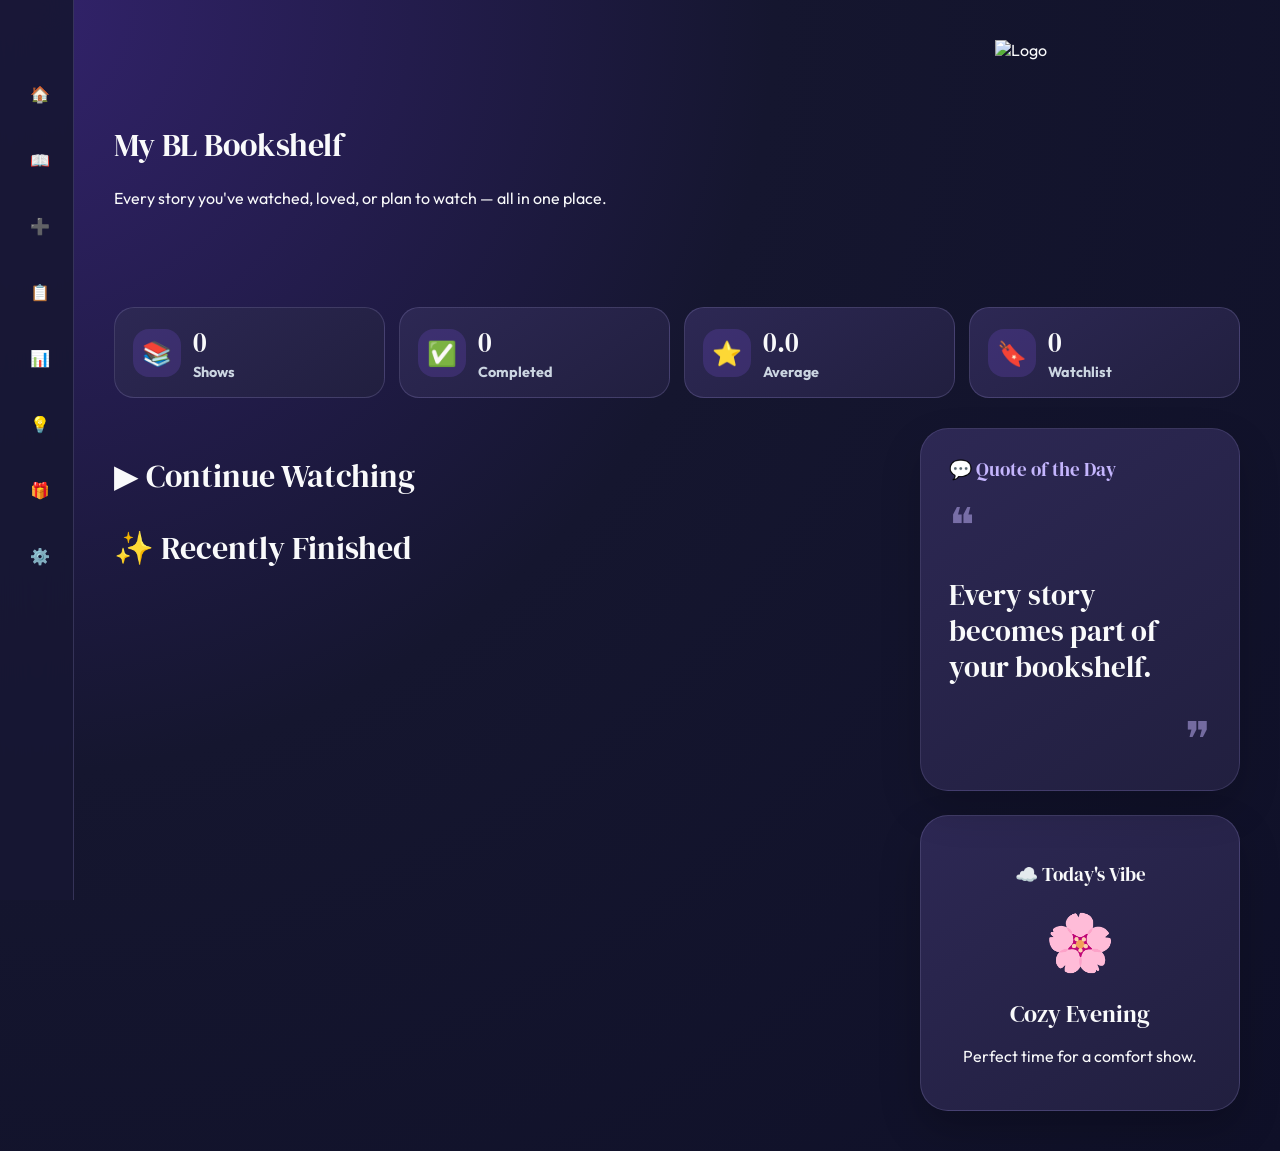
==== index.html @ 71966085 "Add files via upload" ====
<!DOCTYPE html>
<html>
<head>
    <title>My BL Bookshelf</title>
    <link rel="stylesheet" href="style.css">
</head>

<body>
    <header class="app-header">
<div class="hero-title">

    <div class="hero-logo-row">
        <img
            src="images/logo.png"
            alt="My BL Bookshelf Logo"
            class="hero-logo"
        >

        <h1>My BL Bookshelf</h1>
    </div>

    <p>
        Every story you've watched, loved,
        or plan to watch — all in one place.
    </p>

</div>

<nav>


    <nav class="sidebar-nav">

    <a href="index.html" class="active"></a>>
        <span class="nav-icon">🏠</span>
        <span class="nav-text">Dashboard</span>
    </a>

    <a href="shelf.html">
        <span class="nav-icon">📖</span>
        <span class="nav-text">My Shelf</span>
    </a>

    <a href="add.html">
        <span class="nav-icon">➕</span>
        <span class="nav-text">Add Show</span>
    </a>

    <a href="watchlist.html">
        <span class="nav-icon">🔖</span>
        <span class="nav-text">Watchlist</span>
    </a>

    <a href="statistics.html">
        <span class="nav-icon">📊</span>
        <span class="nav-text">Statistics</span>
    </a>

    <a href="insights.html">
        <span class="nav-icon">💡</span>
        <span class="nav-text">Insights</span>
    </a>

    <a href="wrapped.html">
        <span class="nav-icon">🎁</span>
        <span class="nav-text">Wrapped</span>
    </a>

    <a href="settings.html">
        <span class="nav-icon">⚙️</span>
        <span class="nav-text">Settings</span>
    </a>

</nav>

</nav>

    </header>

    <main>
        <div class="hero-content">

    <div class="hero-text">
        <h1>My BL Bookshelf</h1>

        <p>
            Every story you've watched,
            loved, or plan to watch —
            all in one place.
        </p>
    </div>

    <img
        src="images/logo.png"
        alt="Logo"
        class="hero-logo"
    >

</div>
</section>
<!-- ===================== -->
<!-- QUICK STATS -->
<!-- ===================== -->

<section class="dashboard-stats">

    <div class="stat-card">
        <div class="stat-icon">📚</div>
        <div>
            <h2 id="dashTotalShows">0</h2>
            <p>Shows</p>
        </div>
    </div>

    <div class="stat-card">
        <div class="stat-icon">✅</div>
        <div>
            <h2 id="dashCompletedShows">0</h2>
            <p>Completed</p>
        </div>
    </div>

    <div class="stat-card">
        <div class="stat-icon">⭐</div>
        <div>
            <h2 id="dashAverageRating">0.0</h2>
            <p>Average</p>
        </div>
    </div>

    <div class="stat-card">
        <div class="stat-icon">🔖</div>
        <div>
            <h2 id="dashWatchlistCount">0</h2>
            <p>Watchlist</p>
        </div>
    </div>

</section>

<!-- ===================== -->
<!-- MAIN GRID -->
<!-- ===================== -->

<section class="dashboard-main">

    <div class="dashboard-left">

        <section>

            <div class="section-header">
                <h2>▶ Continue Watching</h2>
            </div>

            <div id="continueWatching" class="continue-grid"></div>

        </section>

        <section>

            <div class="section-header">
                <h2>✨ Recently Finished</h2>
            </div>

            <div id="recentlyFinished"></div>

        </section>

    </div>

    <aside class="dashboard-right">

        <div class="quote-card">

           <h3>💬 Quote of the Day</h3>

<div class="quote-mark">❝</div>

<p id="dailyQuote">
    Every story becomes part of your bookshelf.
</p>

<div class="quote-end">❞</div>

        </div>

        <div class="vibe-card">

            <h3>☁️ Today's Vibe</h3>

<div class="vibe-emoji" id="todayMoodEmoji">
🌸
</div>

<h2 id="todayMood">
Cozy Evening
</h2>

<p id="todayMoodDescription">
Perfect time for a comfort show.
</p>

        </div>

    </aside>

</section>
  
</section>   
    </main>
    <script src="data/shows.js"></script>
<script src="script.js"></script>
<body>
    <aside class="sidebar">
        <div class="sidebar-logo">
</div>

        <nav class="sidebar-nav">
            <a href="index.html" class="active">🏠 <span>Dashboard</span></a>
            <a href="shelf.html">📖 <span>My Shelf</span></a>
            <a href="add.html">➕ <span>Add Show</span></a>
            <a href="watchlist.html">📋 <span>Watchlist</span></a>
            <a href="statistics.html">📊 <span>Statistics</span></a>
            <a href="insights.html">💡 <span>Insights</span></a>
            <a href="wrapped.html">🎁 <span>BL Wrapped</span></a>
            <a href="settings.html">⚙️ <span>Settings</span></a>
        </nav>
    </aside>

</html>
---- style.css ----
@import url('https://fonts.googleapis.com/css2?family=DM+Serif+Display&family=Outfit:wght@300;400;500;600;700&display=swap');

:root {
    --bg: #0f1028;
    --sidebar: #171733;
    --card: #211f3f;
    --card-light: #2d2854;
    --primary: #8b5cf6;
    --secondary: #c4b5fd;
    --pink: #fbcfe8;
    --text: #f9fafb;
    --muted: #cbd5e1;
}

body {
    margin: 0;
    min-height: 100vh;
    background:
        radial-gradient(circle at top left, #33236d 0%, #15162f 45%, #0f1028 100%);
    color: var(--text);
    font-family: 'Outfit', sans-serif;
}

h1, h2, h3, h4 {
    font-family: 'DM Serif Display', serif;
    font-weight: 400;
}
.app-header {
    background: #1f2937;
    width: 100%;
    padding: 24px 50px;
    box-sizing: border-box;
    display: flex;
    align-items: center;
    justify-content: flex-start;
    gap: 80px;
    display: none;
}

.logo {
    min-width: 320px;
}

.app-header h1 {
    margin: 0;
    font-size: 2rem;
}

.app-header p {
    margin: 6px 0 0;
    color: #cbd5e1;
}

nav {
    display: flex;
    gap: 35px;
    align-items: center;
}

nav a {
    text-decoration: none;
    color: #d1d5db;
    font-weight: 600;
    transition: .25s;
    padding-bottom: 8px;
    white-space: nowrap;
}

nav a:hover {
    color: white;
}

main {
    padding: 40px;
}

.hero {
    background: linear-gradient(135deg, #4f46e5, #9333ea);
    padding: 32px;
    border-radius: 24px;
    margin-bottom: 36px;
}
.quote-card{
    background:
        linear-gradient(
            145deg,
            var(--card-light),
            var(--card)
        );

    border:
        1px solid
        rgba(196,181,253,.15);

    border-radius:28px;

    padding:28px;

    box-shadow:
        0 18px 40px
        rgba(0,0,0,.18);
}
.quote-card h3{
    margin-top:0;
    margin-bottom:18px;

    color:var(--secondary);
}
.hero h2 {
    margin: 0;
    font-size: 2rem;
}

.hero p {
    margin-bottom: 0;
    color: #ede9fe;
}

.shelf-section {
    margin-bottom: 42px;
}

.poster-row,

.shelf-grid {
    margin-top: 40px;
}

.poster-card {
    width: 230px;
    background: #1f2937;
    border-radius: 20px;
    overflow: hidden;
    padding-bottom: 0;
    border-top: 6px solid #64748b;
    transition: transform 0.2s ease, box-shadow 0.2s ease;
    text-decoration: none;
    color: inherit;
}

.poster-card:hover {
    transform: translateY(-6px);
    box-shadow: 0 18px 35px rgba(0,0,0,0.4);
}

.poster-card img {
    width: 100%;
    height: 240px;
    object-fit: cover;
    display: block;
}

.poster-card h3 {
    font-size: 1rem;
    margin: 0;
    min-height: 48px;
    line-height: 1.2;
}

.poster-card p {
    margin: 0 16px;
    color: #cbd5e1;
}

.comfort {
    border-top-color: #86efac;
}

.emotional {
    border-top-color: #c4b5fd;
}

.page-title {
    margin-bottom: 24px;
}

.page-title h2 {
    font-size: 2.4rem;
    margin: 0;
}

.page-title p {
    color: #cbd5e1;
}

.shelf-controls {
    margin-bottom: 40px;
}

.shelf-controls input {
    width: 100%;
    max-width: 650px;
    padding: 18px 24px;
    font-size: 18px;
    border: none;
    border-radius: 50px;
    background: #374151;
    color: white;
}

input::placeholder {
    color: #9ca3af;
}

.filter-pills {
    display: flex;
    flex-wrap: wrap;
    gap: 12px;
    margin-top: 20px;
}

.filter-pills button {
    background: #1f2937;
    color: #d1d5db;
    border: 1px solid #374151;
    border-radius: 999px;
    padding: 10px 18px;
    cursor: pointer;
    font-weight: 600;
    transition: 0.2s;
}

.filter-pills button:hover {
    background: #4f46e5;
    color: white;
}

.show-details {
    background: linear-gradient(145deg, #1f2937, #111827);
    border-radius: 28px;
    padding: 36px;
    box-shadow: 0 25px 60px rgba(0, 0, 0, 0.35);
}

.detail-layout {
    display: grid;
    grid-template-columns: 360px 1fr;
    gap: 50px;
    align-items: start;
}

.detail-poster {
    width: 100%;
    border-radius: 24px;
    box-shadow: 0 20px 45px rgba(0,0,0,.45);
    transition: transform .25s ease;
}

.detail-poster:hover {
    transform: scale(1.02);
}

.detail-info h2 {
    font-size: 4rem;
    line-height: 1;
    margin: 0 0 18px;
    font-weight: 800;
}

.star-rating {
    display: flex;
    flex-wrap: wrap;
    gap: 2px;
    font-size: 1.15rem;
    color: #FFD54F;
    margin: 8px 0 4px;
    line-height: 1.2;
}

.big-rating {
    font-size: 2rem;
    font-weight: 800;
    color: #FFD54F;
    margin: 0 0 28px;
}

.detail-tags {
    display: flex;
    flex-wrap: wrap;
    gap: 10px;
    margin-bottom: 24px;
}

.detail-tags span {
    background: #374151;
    color: #f9fafb;
    padding: 9px 14px;
    border-radius: 999px;
    font-size: 0.9rem;
    font-weight: 600;
}

.detail-tags span:first-child {
    background: #86efac;
    color: #111827;
}

.detail-section {
    background: #111827;
    border-left: 5px solid #8B5CF6;
    border-radius: 22px;
    padding: 26px;
    margin-top: 26px;
}

.detail-section h3 {
    margin: 0 0 16px;
    font-size: 1.25rem;
}

.rating-row {
    display: flex;
    justify-content: space-between;
    gap: 24px;
    padding: 12px 0;
    border-bottom: 1px solid #374151;
}

.rating-row:last-child {
    border-bottom: none;
}

.rating-row strong {
    letter-spacing: 1px;
}

.back-link {
    margin-top: 0;
}

.back-link a {
    color: #c4b5fd;
    text-decoration: none;
    font-weight: 700;
}

.back-link a:hover {
    color: white;
}
.filter-bar{
    display:flex;
    flex-wrap:wrap;
    gap:16px;
    margin-top:22px;
}

.filter-bar select{
    background:#1f2937;
    color:white;
    border:1px solid #374151;
    border-radius:12px;
    padding:12px 18px;
    font-size:15px;
    cursor:pointer;
    transition:.2s;
}

.filter-bar select:hover{
    border-color:#8B5CF6;
}
.add-form {
    background: #1f2937;
    padding: 28px;
    border-radius: 24px;
    display: grid;
    gap: 16px;
    max-width: 720px;
}

.add-form input,
.add-form select,
.add-form textarea {
    width: 100%;
    box-sizing: border-box;
    padding: 14px 18px;
    border-radius: 14px;
    border: 1px solid #374151;
    background: #111827;
    color: white;
    font-size: 16px;
}

.add-form textarea {
    min-height: 110px;
    resize: vertical;
}

.add-form button {
    background: #8b5cf6;
    color: white;
    border: none;
    padding: 16px;
    border-radius: 16px;
    font-size: 16px;
    font-weight: 700;
    cursor: pointer;
}

.add-form button:hover {
    background: #7c3aed;
}
.delete-btn {
    background: #ef4444;
    color: white;
    border: none;
    padding: 10px 16px;
    border-radius: 999px;
    font-weight: 700;
    cursor: pointer;
    margin-bottom: 18px;
}

.delete-btn:hover {
    background: #dc2626;
}
.edit-btn {
    display: inline-block;
    background: #8b5cf6;
    color: white;
    text-decoration: none;
    padding: 10px 16px;
    border-radius: 999px;
    font-weight: 700;
    margin-right: 10px;
    margin-bottom: 18px;
}

.edit-btn:hover {
    background: #7c3aed;
}
.settings-card{
    background:#1f2937;
    border-radius:22px;
    padding:28px;
    max-width:600px;
}

.settings-card h3{
    margin-top:0;
}

.settings-card button{
    background:#4F46E5;
    color:white;
    border:none;
    border-radius:14px;
    padding:16px 22px;
    cursor:pointer;
    font-size:16px;
    font-weight:700;
    margin-right:12px;
    margin-bottom:12px;
}

.settings-card button:hover{
    background:#4338CA;
}
.stats-grid{
    display:grid;
    grid-template-columns:repeat(auto-fit,minmax(220px,1fr));
    gap:24px;
}
.stat-card{
    display:flex;
    align-items:center;
    gap:14px;

    background:linear-gradient(145deg,var(--card-light),var(--card));

    border:1px solid rgba(196,181,253,.15);

    border-radius:22px;

    padding:16px;

    transition:.25s;

    cursor:default;
}

.stat-card:hover{
    transform:translateY(-3px);
    box-shadow:0 12px 30px rgba(139,92,246,.15);
}

.stat-card h3{
    margin:0;
    font-size:1rem;
    color:#cbd5e1;
}

.stat-card p{
    margin:16px 0 0;
    font-size:2.4rem;
    font-weight:700;
    color:#8B5CF6;
}
.wrapped-card{
    max-width:900px;
    margin:40px auto;
    background:linear-gradient(135deg,#4F46E5,#7C3AED);
    border-radius:30px;
    padding:60px;
    color:white;
    text-align:center;
    box-shadow:0 30px 60px rgba(0,0,0,.35);
}

.wrapped-card h1{
    font-size:3.5rem;
    margin:0;
}

.wrapped-card h2{
    margin-top:15px;
    color:#E9D5FF;
}

.wrapped-stat{
    margin-top:50px;
}

.wrapped-stat h3{
    font-size:1.3rem;
    color:#DDD6FE;
    margin-bottom:10px;
}

.wrapped-stat p{
    font-size:3rem;
    font-weight:700;
    margin:0;
}
.empty-message {
    color: #cbd5e1;
    background: #1f2937;
    padding: 18px 22px;
    border-radius: 16px;
}
.form-group{
    display:flex;
    flex-direction:column;
    gap:8px;
}

.form-group label{
    font-weight:600;
    color:#d1d5db;
    font-size:15px;
}
.progress-bar {
    flex: 1;
    height: 10px;
    background: #374151;
    border-radius: 999px;
    overflow: hidden;
}

.progress-fill{
    height:100%;
    background:linear-gradient(90deg,#4F46E5,#8B5CF6);
    border-radius:999px;
    transition:.3s;
}
.episode-controls{
    margin-top:22px;
    display:flex;
    justify-content:center;
    align-items:center;
    gap:18px;
}

.episode-controls button{
    width:48px;
    height:48px;
    border:none;
    border-radius:50%;
    background:#8B5CF6;
    color:#ffffff;
    font-size:30px;
    font-weight:700;
    line-height:1;
    cursor:pointer;
    transition:all .2s ease;
    display:flex;
    justify-content:center;
    align-items:center;
}

.episode-controls button:hover{
    background:#A855F7;
    transform:translateY(-2px) scale(1.08);
}

.episode-number{
    font-size:1.25rem;
    font-weight:700;
    min-width:170px;
    text-align:center;
    color:white;
}
.home-episode-controls{
    display:flex;
    justify-content:center;
    align-items:center;
    gap:20px;
    margin:16px auto 0;
    width:fit-content;
}

.home-episode-controls button{
    width:38px;
    height:38px;
    border:none;
    border-radius:50%;
    background:#8B5CF6;
    color:white;
    font-size:20px;
    font-weight:700;
    cursor:pointer;
    display:flex;
    justify-content:center;
    align-items:center;
    transition:.2s;
}

.home-episode-controls button:hover{
    background:#A855F7;
    transform:scale(1.08);
}

.home-episode-controls span{
    min-width:55px;
    text-align:center;
    font-weight:700;
    color:white;
}
.next-episode-btn {
    width: 100%;
    padding: 12px;
    border: 1px solid #374151;
    border-radius: 14px;
    background: #111827;
    color: white;
    font-size: 15px;
    font-weight: 700;
    cursor: pointer;
    transition: 0.2s;
}

.next-episode-btn:hover {
    background: #8b5cf6;
    border-color: #8b5cf6;
}
.watching-card-body {
    padding: 16px;
}

.episode-text {
    color: #cbd5e1;
    margin: 4px 0 14px;
    font-size: 15px;
}

.progress-row {
    display: flex;
    align-items: center;
    gap: 10px;
    margin-bottom: 16px;
}
.progress-fill {
    transition: width 0.35s ease;
}
.watching-card-body h3 {
    min-height: 44px;
    line-height: 1.2;
}

.episode-text {
    margin-top: 6px;
}

.progress-row {
    margin-top: 12px;
}

.next-episode-btn {
    margin-top: 18px;
}
.completed-card {
    display: flex;
    align-items: center;
    justify-content: center;
    min-height: 420px;
    animation: fadeAway 0.9s ease forwards;
}

.completed-message {
    text-align: center;
    padding: 24px;
}

.completed-message h3 {
    margin: 0 0 10px;
    font-size: 1.4rem;
}

.completed-message p {
    margin: 0;
    color: #cbd5e1;
}

@keyframes fadeAway {
    0% {
        opacity: 1;
        transform: scale(1);
    }

    70% {
        opacity: 1;
        transform: scale(1.02);
    }

    100% {
        opacity: 0;
        transform: scale(0.95);
    }
}
.finished-card-body {
    padding: 16px;
}

.finished-card-body h3 {
    min-height: 44px;
    line-height: 1.2;
    margin: 0;
}

.finished-date {
    color: #cbd5e1;
    font-size: 14px;
    margin: 6px 0;
}

.finished-rating {
    color: #facc15;
    font-weight: 700;
    margin: 0;
}
.finished-card-body {
    padding: 16px;
}

.finished-card-body h3 {
    min-height: 44px;
    line-height: 1.2;
    margin: 0;
}

.finished-date {
    color: #cbd5e1;
    font-size: 14px;
    margin: 6px 0;
}

.finished-rating {
    color: #facc15;
    font-weight: 700;
    margin: 0;
}
.top-shelf-card {
    border-top: 6px solid #facc15;
}

.top-shelf-card:hover {
    box-shadow: 0 12px 30px rgba(250, 204, 21, 0.35);
}
.top-rating {
    margin-top: 10px;
    font-size: 18px;
    font-weight: 700;
    color: #facc15;
}
.sidebar {
    position: fixed;
    top: 0;
    left: 0;
    width: 74px;
    height: 100vh;
    background: rgba(23, 23, 51, 0.92);
    border-right: 1px solid rgba(196, 181, 253, 0.18);
    padding: 26px 14px;
    box-sizing: border-box;
    z-index: 1000;
    transition: width 0.25s ease;
    overflow: hidden;
    backdrop-filter: blur(16px);
}

.sidebar:hover {
    width: 260px;
}

.sidebar-logo {
    font-size: 34px;
    margin-bottom: 42px;
    text-align: center;
}

.sidebar-nav {
    display: flex;
    flex-direction: column;
    gap: 14px;
    width: 100%;
}

.sidebar-nav a {
    display: flex;
    align-items: center;
    justify-content: flex-start;
    gap: 16px;

    width: 100%;
    box-sizing: border-box;

    color: var(--muted);
    text-decoration: none;
    padding: 14px;
    border-radius: 18px;
    font-weight: 600;
    white-space: nowrap;
    transition: 0.2s ease;
}
.sidebar:hover .sidebar-nav a {
    justify-content: flex-start;
}
.sidebar:not(:hover) .sidebar-nav a.active {
    background: transparent;
    box-shadow: none;
}

.nav-icon {
    width: 28px;
    min-width: 28px;
    display: inline-flex;
    justify-content: center;
    align-items: center;
    font-size: 22px;
}

.nav-text {
    opacity: 1;
    transition: opacity .25s;
    white-space: nowrap;
}

.sidebar:not(:hover) .nav-text {
    opacity: 0;
    width: 0;
    overflow: hidden;
}

.sidebar-nav a:hover {
    background: rgba(139, 92, 246, 0.22);
    color: white;
    justify-content: flex-start;
}

.sidebar-nav a.active {
    background: linear-gradient(135deg, #8b5cf6, #c084fc);
    color: white;
    cursor: default;
    pointer-events: none;
    box-shadow: 0 10px 25px rgba(139, 92, 246, 0.35);
}

.sidebar-nav span {
    opacity: 0;
    transition: opacity 0.2s ease;
}

.sidebar:hover .sidebar-nav span {
    opacity: 1;
}

.sidebar-nav a i,
.sidebar-nav a .icon {
    width: 24px;
    min-width: 24px;
    text-align: center;
    font-size: 22px;
}
main {
    margin-left: 74px;
    transition: margin-left 0.25s ease;
}

body:has(.sidebar:hover) main {
    margin-left: 260px;
}

.watchlist-table {
    background: #1f2937;
    border-radius: 22px;
    overflow: hidden;
}

.watchlist-header,
.watchlist-row {
    display: grid;
    grid-template-columns: 2fr 1fr 1fr 1fr 100px;
    gap: 16px;
    padding: 16px 20px;
    align-items: center;
}

.watchlist-header {
    background: #111827;
    color: #cbd5e1;
    font-weight: 700;
}

.watchlist-row {
    border-top: 1px solid #374151;
}

.watchlist-title {
    font-weight: 700;
}

.watchlist-row a {
    background: #8b5cf6;
    color: white;
    text-decoration: none;
    text-align: center;
    padding: 8px 12px;
    border-radius: 999px;
    font-weight: 700;
}

.watchlist-row a:hover {
    background: #7c3aed;
}
.start-watching-btn {
    background: #8b5cf6;
    color: white;
    border: none;
    padding: 8px 12px;
    border-radius: 999px;
    font-weight: 700;
    cursor: pointer;
}

.start-watching-btn:hover {
    background: #7c3aed;
}
.watchlist-random{
    margin:24px 0;
    text-align:center;
}

#pickRandomBtn{
    background:#8B5CF6;
    color:white;
    border:none;
    padding:14px 28px;
    border-radius:999px;
    font-size:16px;
    font-weight:700;
    cursor:pointer;
    transition:.2s;
}

#pickRandomBtn:hover{
    background:#7C3AED;
    transform:translateY(-2px);
}

#randomRecommendation{
    margin-bottom:30px;
}
.random-card{
    display:flex;
    gap:20px;
    align-items:center;
    background:#1f2937;
    border-radius:18px;
    padding:20px;
    margin-bottom:25px;
}

.random-card img{
    width:130px;
    border-radius:14px;
}

.random-info h2{
    margin-top:0;
}

.random-info p{
    margin:8px 0;
}
.recommendation-modal{
    position:fixed;
    inset:0;
    background:rgba(0,0,0,.7);
    backdrop-filter:blur(6px);

    display:none;
    justify-content:center;
    align-items:center;

    z-index:9999;
}

.recommendation-modal.show{
    display:flex;
}

.recommendation-card{
    width:650px;
    max-width:90%;
    background:#1f2937;
    border-radius:24px;
    padding:30px;
    position:relative;

    animation:pop .25s ease;
}

@keyframes pop{

    from{
        opacity:0;
        transform:scale(.92);
    }

    to{
        opacity:1;
        transform:scale(1);
    }

}

.close-recommendation{

    position:absolute;
    top:16px;
    right:18px;

    border:none;
    background:none;

    color:white;

    font-size:26px;

    cursor:pointer;

}

.random-card{

    display:flex;

    gap:30px;

    align-items:center;

}

.random-card img{
    width:260px;
    border-radius:20px;
    box-shadow:0 15px 40px rgba(0,0,0,.4);
}

.random-info{

    flex:1;

}

.random-info h2{
    font-size:42px;
    margin-bottom:18px;
}
.random-tags{
    display:flex;
    gap:10px;
    flex-wrap:wrap;
    margin:18px 0;
}

.random-tags span{
    background:#374151;
    padding:8px 14px;
    border-radius:999px;
    font-weight:600;
}
.random-actions {
    display: flex;
    gap: 12px;
    flex-wrap: wrap;
    margin-top: 20px;
}

.pick-again-btn {
    background: #374151;
    color: white;
    border: none;
    padding: 10px 14px;
    border-radius: 999px;
    font-weight: 700;
    cursor: pointer;
}

.pick-again-btn:hover {
    background: #4b5563;
}
.wrapped-container {
    min-height: 80vh;
    display: flex;
    justify-content: center;
    align-items: center;
}

.wrapped-slide {
    display: none;
    text-align: center;
    max-width: 800px;
    padding: 60px;
}

.wrapped-slide.active-slide {
    display: block;
}

.wrapped-slide h1 {
    font-size: 5rem;
    margin: 0 0 20px;
}

.wrapped-slide h2 {
    font-size: 3rem;
    margin: 0 0 14px;
}

.wrapped-slide h3 {
    font-size: 2rem;
    color: #c4b5fd;
}

.wrapped-slide p {
    color: #cbd5e1;
    font-size: 1.3rem;
}

.wrapped-number {
    font-size: 5rem;
    font-weight: 800;
    color: #8b5cf6;
    margin: 20px 0;
}

.wrapped-slide button {
    margin-top: 30px;
    background: #8b5cf6;
    color: white;
    border: none;
    padding: 14px 28px;
    border-radius: 999px;
    font-size: 16px;
    font-weight: 700;
    cursor: pointer;
}

.wrapped-progress {
    display: flex;
    justify-content: center;
    gap: 10px;
}

.wrapped-dot {
    width: 10px;
    height: 10px;
    border-radius: 50%;
    background: #4b5563;
}

.wrapped-dot.active-dot {
    background: #8b5cf6;
}
.wrapped-summary-card {
    background: #1f2937;
    border: 1px solid #374151;
    border-radius: 28px;
    padding: 34px;
    max-width: 700px;
    margin: 30px auto;
    box-shadow: 0 25px 60px rgba(0,0,0,.35);
}

.wrapped-summary-card h3 {
    font-size: 2rem;
    margin: 0 0 16px;
    color: #c4b5fd;
}

.wrapped-summary-card p {
    font-size: 1rem;
}

.summary-grid {
    display: grid;
    grid-template-columns: 1fr 1fr;
    gap: 12px;
    margin-top: 24px;
}

.summary-grid p {
    background: #111827;
    padding: 14px;
    border-radius: 16px;
    margin: 0;
}

.wrapped-home-btn {
    display: inline-block;
    margin-top: 20px;
    background: #8b5cf6;
    color: white;
    text-decoration: none;
    padding: 14px 24px;
    border-radius: 999px;
    font-weight: 700;
}
.sidebar-nav {
    display: flex !important;
    flex-direction: column !important;
    gap: 14px !important;
}

.sidebar-nav a {
    display: flex !important;
    flex-direction: row !important;
    align-items: center !important;
    justify-content: flex-start !important;

    height: 52px !important;
    width: 100% !important;

    padding: 0 16px !important;
    gap: 16px !important;

    border-radius: 18px !important;
    box-sizing: border-box !important;
}

.nav-icon {
    width: 28px !important;
    min-width: 28px !important;
    display: flex !important;
    justify-content: center !important;
    align-items: center !important;
}

.nav-text {
    display: inline-block !important;
    opacity: 1 !important;
}

.sidebar:not(:hover) .nav-text {
    opacity: 0 !important;
    width: 0 !important;
    overflow: hidden !important;
}

.sidebar:not(:hover) .sidebar-nav a.active {
    background: transparent !important;
    box-shadow: none !important;
}

.sidebar:hover .sidebar-nav a.active {
    background: linear-gradient(135deg, #8b5cf6, #c084fc) !important;
    box-shadow: 0 10px 25px rgba(139, 92, 246, 0.35) !important;
}
.dashboard-hero {
    display: flex;
    justify-content: space-between;
    align-items: center;
    background: linear-gradient(135deg, #2d2854, #8b5cf6);
    border-radius: 32px;
    padding: 42px;
    box-shadow: 0 25px 60px rgba(0,0,0,.28);
}

.hero-kicker {
    color: var(--pink);
    font-weight: 700;
    margin: 0 0 8px;
}

.dashboard-hero h2 {
    font-size: 3.4rem;
    margin: 0;
}

.dashboard-hero p {
    font-size: 1.2rem;
    color: var(--muted);
}

.hero-badge {
    width: 110px;
    height: 110px;
    border-radius: 32px;
    background: rgba(255,255,255,.12);
    display: flex;
    justify-content: center;
    align-items: center;
    font-size: 4rem;
}
.dashboard-stats{
    display:grid;
    grid-template-columns:repeat(auto-fit, minmax(180px, 1fr));
    gap:20px;
    margin:28px 0 42px;
}

.dash-stat-card{
    background:linear-gradient(145deg, var(--card-light), var(--card));
    border:1px solid rgba(196,181,253,.15);
    border-radius:28px;
    padding:24px;
    box-shadow:0 15px 40px rgba(0,0,0,.18);
}

.dash-stat-card span{
    font-size:2rem;
}

.dash-stat-card h3{
    font-size:2.6rem;
    margin:12px 0 0;
}

.dash-stat-card p{
    margin:4px 0 0;
    color:var(--muted);
    font-weight:600;
}
.dashboard-insights{
    display:grid;
    grid-template-columns:repeat(auto-fit,minmax(320px,1fr));
    gap:24px;
    margin:36px 0;
}

.insight-card{
    background:linear-gradient(145deg,var(--card-light),var(--card));
    border-radius:28px;
    padding:30px;
    border:1px solid rgba(196,181,253,.15);
    box-shadow:0 15px 40px rgba(0,0,0,.18);
}

.insight-icon{
    font-size:2.4rem;
}

.insight-card h3{
    margin-top:18px;
    color:var(--secondary);
}

.insight-card h2{
    font-size:2.1rem;
    margin:8px 0;
}

.insight-card p{
    color:var(--muted);
    line-height:1.6;
}
.dashboard-stats {
    display: grid;
    grid-template-columns: repeat(4, minmax(160px, 1fr));
    gap: 18px;
    margin: 28px 0 40px;
}

.stat-card {
    display: flex;
    align-items: center;
    gap: 18px;
    background: linear-gradient(145deg, var(--card-light), var(--card));
    border: 1px solid rgba(196,181,253,.18);
    border-radius: 24px;
    padding: 22px 24px;
}

.stat-icon{
    width:48px;
    height:48px;

    display:flex;
    justify-content:center;
    align-items:center;

    border-radius:16px;

    background:rgba(139,92,246,.18);

    font-size:1.4rem;
}

.stat-card h2{
    margin:0;
    font-size:1.6rem;
}

.stat-card p {
    margin: 2px 0 0;
    color: var(--muted);
}

.dashboard-main {
    display: grid;
    grid-template-columns: 1fr 320px;
    gap: 32px;
}

.section-header {
    display: flex;
    justify-content: space-between;
    align-items: center;
    margin: 26px 0 16px;
}

.section-header h2 {
    margin: 0;
    font-size: 2rem;
}

.section-header a {
    color: var(--secondary);
    text-decoration: none;
    font-weight: 600;
}

.dashboard-right {
    display: flex;
    flex-direction: column;
    gap: 24px;
}

.quote-card{
    position:relative;
}

.quote-mark{
    font-size:3rem;
    color:var(--secondary);
    line-height:1;
    opacity:.5;
}

.quote-end{
    text-align:right;
    font-size:3rem;
    color:var(--secondary);
    line-height:1;
    opacity:.5;
}


.vibe-card {
    background: linear-gradient(145deg, var(--card-light), var(--card));
    border: 1px solid rgba(196,181,253,.18);
    border-radius: 28px;
    padding: 28px;
    box-shadow: 0 18px 40px rgba(0,0,0,.22);
}

.quote-card p {
    font-family: 'DM Serif Display', serif;
    font-size: 1.8rem;
    line-height: 1.25;
}

.vibe-card{
    text-align:center;
}

.vibe-emoji{
    font-size:3.5rem;
    margin:10px 0;
}

.vibe-card h2{
    margin-bottom:10px;
}
.continue-grid{
    display:flex;
    flex-direction:column;
    gap:24px;
}

.continue-card{
    display:grid;
    grid-template-columns:180px 1fr;
    gap:24px;

    background:linear-gradient(145deg,var(--card-light),var(--card));

    border-radius:28px;

    overflow:hidden;

    box-shadow:0 18px 40px rgba(0,0,0,.22);

    transition:.25s;
}

.continue-card:hover{
    transform:translateY(-4px);
}

.continue-card img{
    width:100%;
    height:100%;
    object-fit:cover;
}

.continue-content{
    padding: 22px;
    display:flex;
    flex-direction:column;
    justify-content:center;
}

.continue-content h3{
    margin:0;
    font-size:2rem;
}

.continue-meta{
    color:var(--muted);
    margin:10px 0 20px;
}

.progress-track{
    height:10px;
    border-radius:999px;
    background:#3b4265;
    overflow:hidden;
    margin-bottom:22px;
}

.progress-fill{
    height:100%;
    background:linear-gradient(90deg,#8b5cf6,#c084fc);
}

.continue-button{
    width:max-content;
    padding:12px 22px;
    border:none;
    border-radius:999px;
    background:#8b5cf6;
    color:white;
    font-weight:600;
    cursor:pointer;
    transition:.2s;
}

.continue-button:hover{
    transform:translateY(-2px);
}
.dashboard-stats {
    grid-template-columns: repeat(4, minmax(120px, 1fr));
    gap: 14px;
    margin: 22px 0 30px;
}

.stat-card {
    padding: 16px 18px;
    border-radius: 20px;
    gap: 12px;
}

.stat-icon {
    font-size: 1.5rem;
}

.stat-card h2 {
    font-size: 1.7rem;
}

.stat-card p {
    font-size: 0.9rem;
}
#recentlyFinished {
    display: flex;
    gap: 16px;
    overflow-x: auto;
    padding-bottom: 10px;
}

#recentlyFinished .poster-card {
    width: 150px;
    min-width: 150px;
    border-radius: 22px;
    background: linear-gradient(145deg, var(--card-light), var(--card));
}

#recentlyFinished .poster-card img {
    width: 100%;
    aspect-ratio: 2 / 3;
    object-fit: cover;
}

#recentlyFinished .finished-card-body {
    padding: 12px;
}

#recentlyFinished h3 {
    font-size: 1rem;
    min-height: 42px;
}

#recentlyFinished .finished-date,
#recentlyFinished .finished-rating {
    font-size: 0.85rem;
}
.dashboard-main {
    align-items: start;
}

.dashboard-left {
    min-width: 0;
}

.continue-card {
    max-height: 280px;
}

.continue-card img {
    max-height: 280px;
}
#continueWatching {
    display: block;
    margin-bottom: 28px;
}

#continueWatching .continue-card {
    height: 240px;
}

#continueWatching .continue-card img {
    height: 240px;
}

#recentlyFinished {
    max-width: 100%;
}
.shelf-hero{
    margin-bottom:40px;
}

.shelf-title h1{
    font-size:3rem;
    margin-bottom:10px;
}

.shelf-title p{
    color:var(--muted);
    max-width:600px;
    line-height:1.7;
}

.shelf-summary{
    display:flex;
    gap:16px;
    margin-top:28px;
    flex-wrap:wrap;
}

.summary-pill{
    background:linear-gradient(
        145deg,
        var(--card-light),
        var(--card)
    );

    border-radius:22px;

    padding:18px 24px;

    min-width:130px;

    text-align:center;
}

.summary-pill span{
    display:block;
    font-size:1.8rem;
    font-weight:700;
}

.summary-pill small{
    color:var(--muted);
}
#shelfSearch {
    width: 100%;
    box-sizing: border-box;
    margin-top: 24px;
    margin-bottom: 18px;
    padding: 16px 20px;

    background: rgba(31, 31, 63, 0.9);
    color: var(--text);

    border: 1px solid rgba(196, 181, 253, 0.18);
    border-radius: 20px;

    font-family: 'Outfit', sans-serif;
    font-size: 1rem;

    outline: none;
    transition: 0.2s ease;
}

#shelfSearch::placeholder {
    color: var(--muted);
}

#shelfSearch:focus {
    border-color: var(--primary);
    box-shadow: 0 0 0 4px rgba(139, 92, 246, 0.14);
}

.filter-bar {
    display: grid;
    grid-template-columns: repeat(4, minmax(150px, 1fr));
    gap: 14px;

    padding: 18px;
    margin-bottom: 34px;

    background: rgba(23, 23, 51, 0.7);
    border: 1px solid rgba(196, 181, 253, 0.14);
    border-radius: 24px;

    backdrop-filter: blur(12px);
}

.filter-bar select {
    width: 100%;
    box-sizing: border-box;

    padding: 14px 16px;

    background: linear-gradient(
        145deg,
        var(--card-light),
        var(--card)
    );

    color: var(--text);

    border: 1px solid rgba(196, 181, 253, 0.14);
    border-radius: 16px;

    font-family: 'Outfit', sans-serif;
    font-size: 0.95rem;
    font-weight: 600;

    outline: none;
    cursor: pointer;
    transition: 0.2s ease;
}

.filter-bar select:hover,
.filter-bar select:focus {
    border-color: var(--primary);
    transform: translateY(-1px);
}

.filter-bar option {
    background: #1b1b38;
    color: white;
}

@media (max-width: 900px) {
    .filter-bar {
        grid-template-columns: repeat(2, 1fr);
    }
}

@media (max-width: 560px) {
    .filter-bar {
        grid-template-columns: 1fr;
    }
}
#shelfGrid {
    display: grid;
    grid-template-columns: repeat(auto-fill, minmax(190px, 1fr));
    gap: 24px;
}

#shelfGrid .poster-card {
    display: block;
    overflow: hidden;

    background: linear-gradient(
        145deg,
        var(--card-light),
        var(--card)
    );

    border: 1px solid rgba(196, 181, 253, 0.14);
    border-radius: 24px;

    color: var(--text);
    text-decoration: none;

    box-shadow: 0 16px 36px rgba(0, 0, 0, 0.2);
    transition: transform 0.22s ease, box-shadow 0.22s ease;
}

#shelfGrid .poster-card:hover {
    transform: translateY(-6px);
    box-shadow: 0 22px 46px rgba(0, 0, 0, 0.3);
}

.shelf-poster-wrap {
    position: relative;
    aspect-ratio: 2 / 3;
    overflow: hidden;
}

.shelf-poster-wrap img {
    width: 100%;
    height: 100%;
    object-fit: cover;
    display: block;
    transition: transform 0.25s ease;
}

#shelfGrid .poster-card:hover .shelf-poster-wrap img {
    transform: scale(1.035);
}

.shelf-rating-badge {
    position: absolute;
    top: 12px;
    right: 12px;

    padding: 7px 11px;
    border-radius: 999px;

    background: rgba(15, 16, 40, 0.88);
    color: white;

    font-size: 0.85rem;
    font-weight: 700;

    backdrop-filter: blur(10px);
}

.shelf-card-body {
    padding: 16px;
}

.shelf-card-body h3 {
    margin: 0 0 12px;
    font-size: 1.15rem;
    line-height: 1.25;
}

.shelf-card-tags {
    display: flex;
    gap: 8px;
    flex-wrap: wrap;
}

.shelf-card-tags span {
    padding: 6px 10px;
    border-radius: 999px;

    background: rgba(139, 92, 246, 0.14);
    color: var(--secondary);

    font-size: 0.8rem;
    font-weight: 600;
}
/* =========================
   SHELF CARD FINAL OVERRIDE
   ========================= */

#shelfGrid {
    display: grid;
    grid-template-columns: repeat(auto-fill, minmax(190px, 230px));
    gap: 24px;
    align-items: start;
}

#shelfGrid .poster-card {
    width: 100%;
    height: auto;
    min-height: 0;

    display: block;
    overflow: hidden;

    background: linear-gradient(
        145deg,
        var(--card-light),
        var(--card)
    );

    border: 1px solid rgba(196, 181, 253, 0.16);
    border-radius: 24px;

    color: var(--text);
    text-decoration: none;

    box-shadow: 0 16px 36px rgba(0, 0, 0, 0.2);
}

#shelfGrid .shelf-poster-wrap {
    position: relative;
    width: 100%;
    height: 285px;
    min-height: 0;
    overflow: hidden;
    background: #171733;
}

#shelfGrid .shelf-poster-wrap img {
    display: block;
    width: 100%;
    height: 100%;
    min-height: 0;
    object-fit: cover;
}

#shelfGrid .shelf-card-body {
    min-height: 110px;
    padding: 16px;
}

#shelfGrid .shelf-card-body h3 {
    margin: 0 0 12px;
    font-size: 1.1rem;
    line-height: 1.25;
}

#shelfGrid .shelf-card-tags {
    display: flex;
    flex-wrap: wrap;
    gap: 8px;
}
.sidebar-logo img{
    width: 90px;
    height:90px;
    object-fit:contain;
}
.hero-content{
    display:flex;
    justify-content:space-between;
    align-items:center;
    gap:40px;
}

.hero-text{
    flex:1;
}

.hero-logo{
    width:245px;
    height:245px;
    object-fit:contain;
    flex-shrink:0;
}
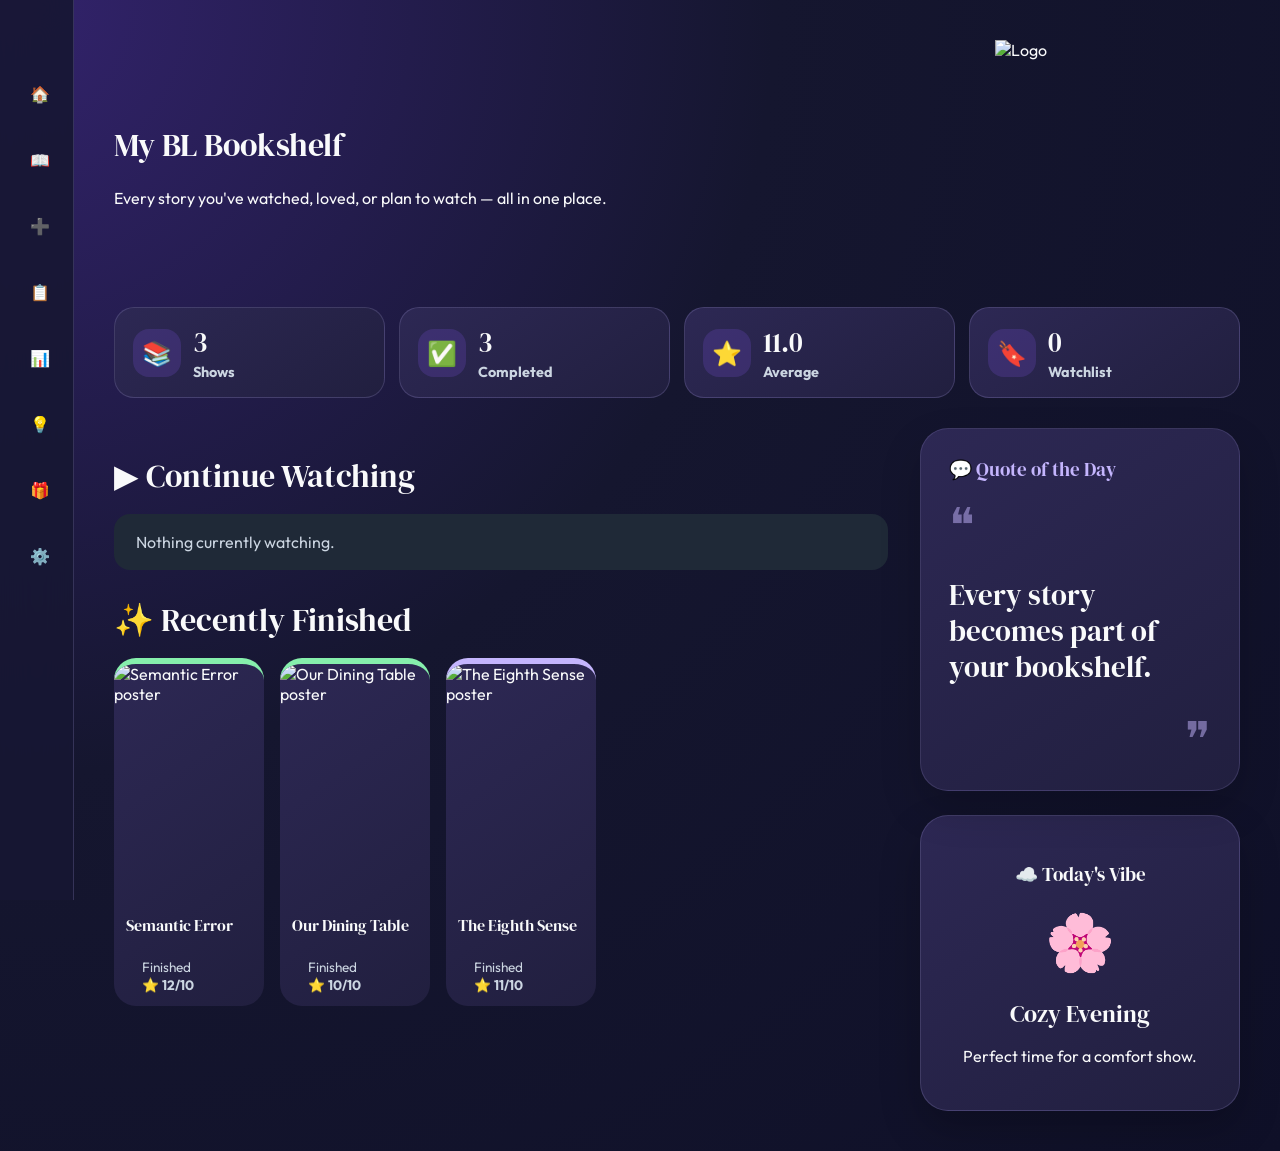
==== commit 78b9a169: "Fix HTML formatting and structure" ====
--- a/index.html
+++ b/index.html
@@ -11,7 +11,7 @@
 
     <div class="hero-logo-row">
         <img
-            src="images/logo.png"
+            src="logo.png"
             alt="My BL Bookshelf Logo"
             class="hero-logo"
         >
@@ -208,7 +208,7 @@
   
 </section>   
     </main>
-    <script src="data/shows.js"></script>
+    <script src="shows.js"></script>
 <script src="script.js"></script>
 <body>
     <aside class="sidebar">
@@ -227,4 +227,4 @@
         </nav>
     </aside>
 
-</html>+</html>
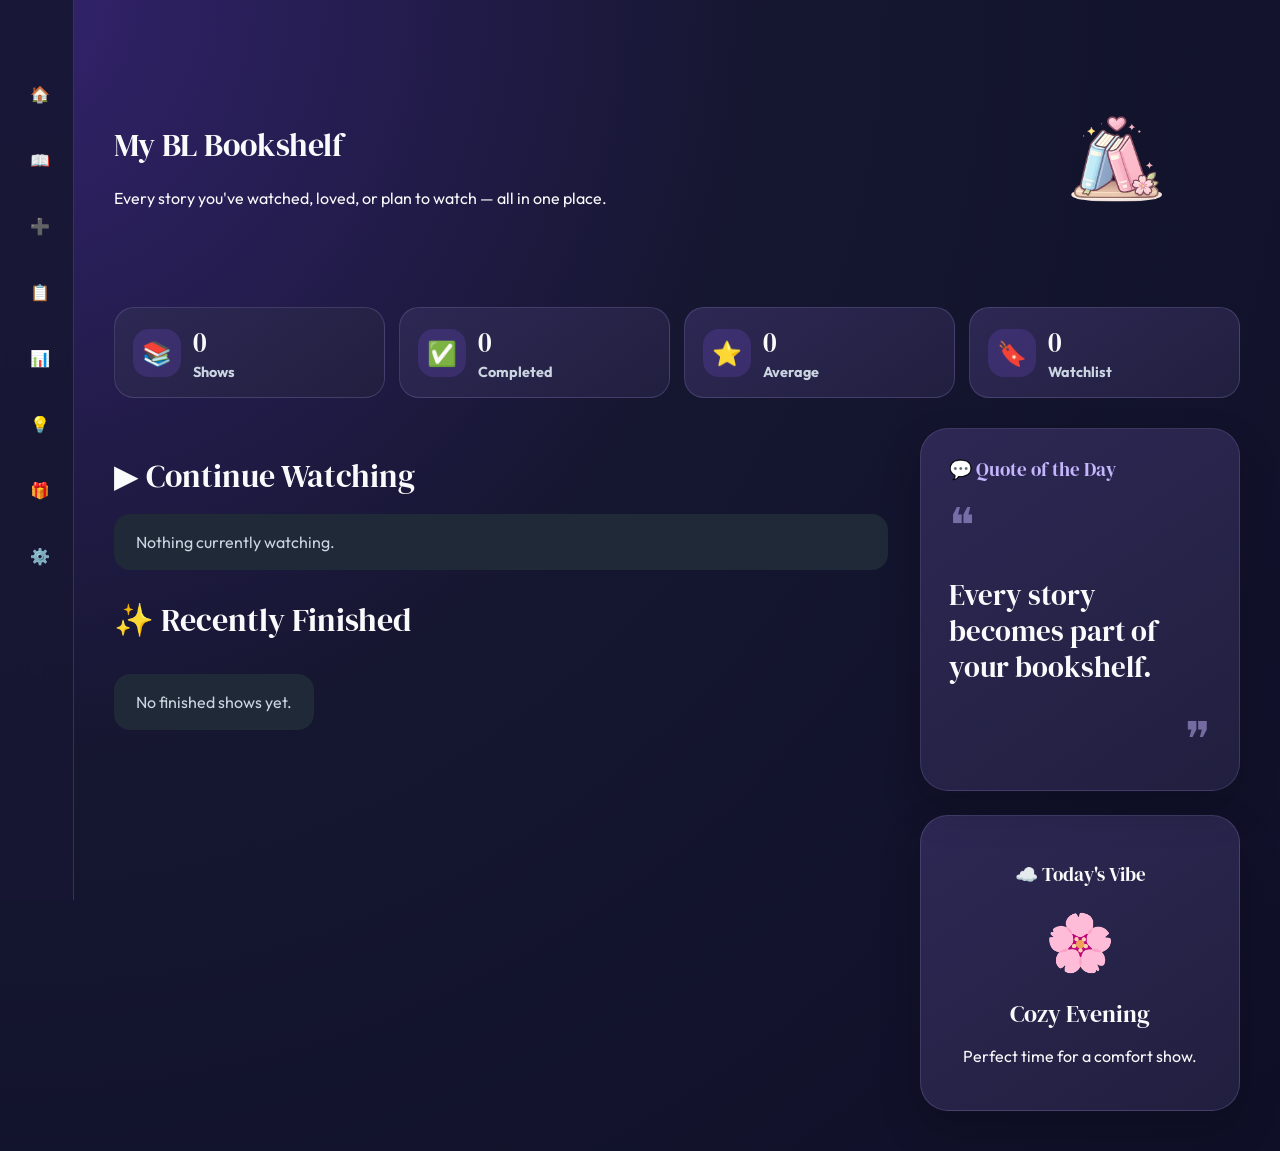
==== commit 0875e7c6: "Update index.html" ====
--- a/index.html
+++ b/index.html
@@ -91,7 +91,7 @@
     </div>
 
     <img
-        src="images/logo.png"
+        src="logo.png"
         alt="Logo"
         class="hero-logo"
     >
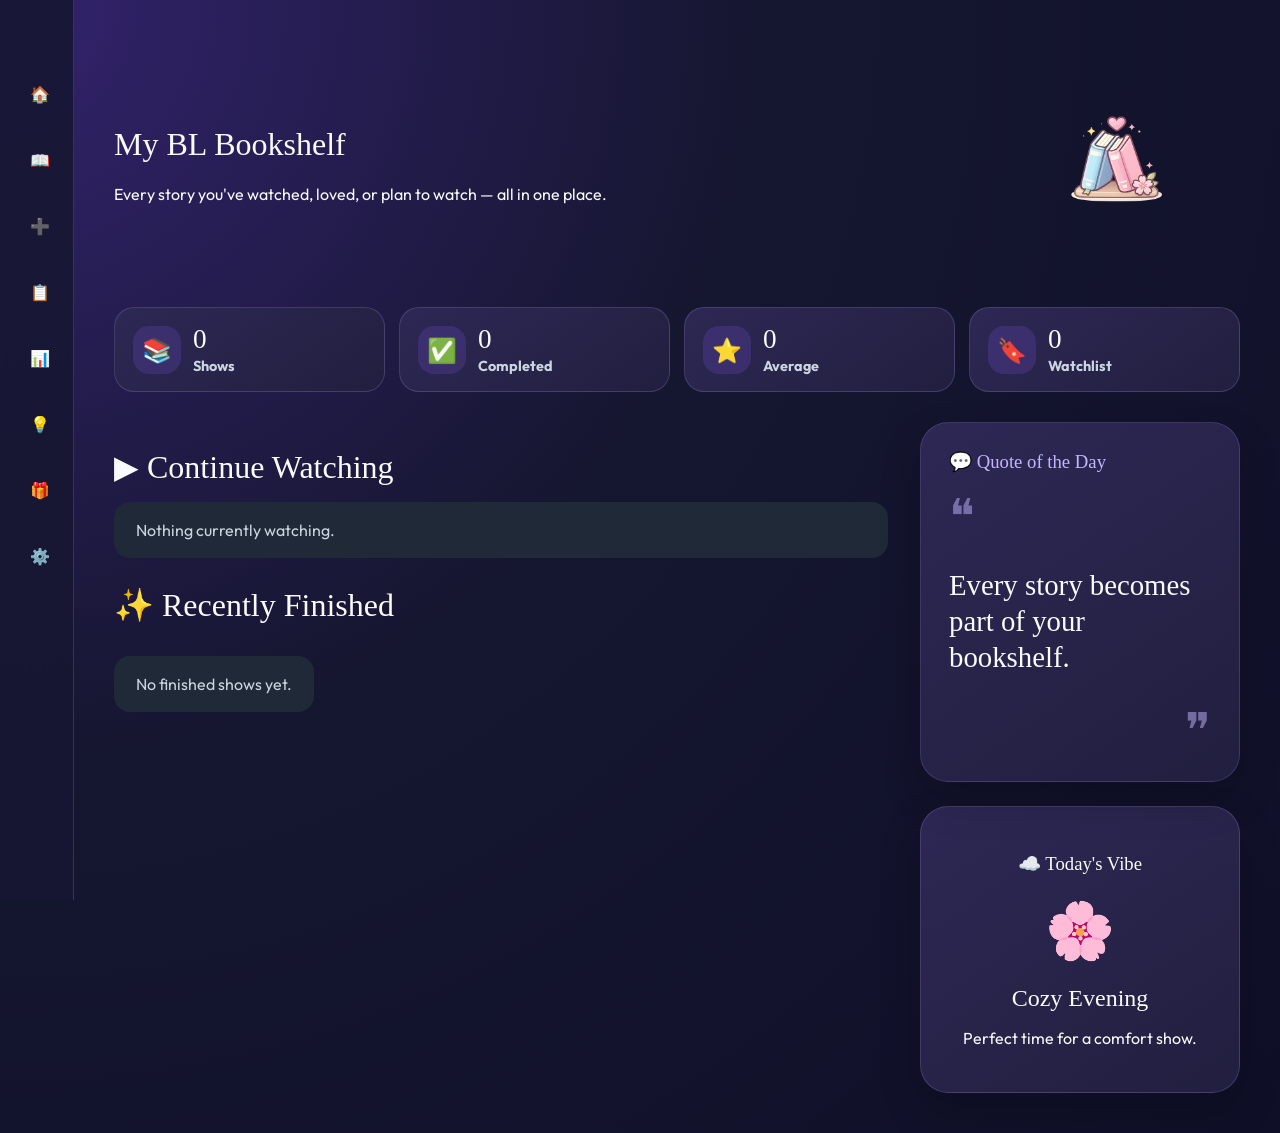
==== commit 3a5db26b: "Add favicon link to index.html Added favicon link to the header for better branding." ====
--- a/index.html
+++ b/index.html
@@ -3,6 +3,7 @@
 <head>
     <title>My BL Bookshelf</title>
     <link rel="stylesheet" href="style.css">
+    <link rel="icon" type="image/png" href="bookmark.png">
 </head>
 
 <body>
--- a/style.css
+++ b/style.css
@@ -1,5 +1,4 @@
-@import url('https://fonts.googleapis.com/css2?family=DM+Serif+Display&family=Outfit:wght@300;400;500;600;700&display=swap');
-
+@import url('https://fonts.googleapis.com/css2?family=Outfit:wght@300;400;500;600;700;800&display=swap');
 :root {
     --bg: #0f1028;
     --sidebar: #171733;
@@ -19,6 +18,12 @@
         radial-gradient(circle at top left, #33236d 0%, #15162f 45%, #0f1028 100%);
     color: var(--text);
     font-family: 'Outfit', sans-serif;
+}
+button,
+input,
+select,
+textarea {
+    font: inherit;
 }
 
 h1, h2, h3, h4 {
@@ -869,8 +874,7 @@
 .sidebar-nav a.active {
     background: linear-gradient(135deg, #8b5cf6, #c084fc);
     color: white;
-    cursor: default;
-    pointer-events: none;
+    cursor: pointer;
     box-shadow: 0 10px 25px rgba(139, 92, 246, 0.35);
 }
 
@@ -899,82 +903,7 @@
     margin-left: 260px;
 }
 
-.watchlist-table {
-    background: #1f2937;
-    border-radius: 22px;
-    overflow: hidden;
-}
-
-.watchlist-header,
-.watchlist-row {
-    display: grid;
-    grid-template-columns: 2fr 1fr 1fr 1fr 100px;
-    gap: 16px;
-    padding: 16px 20px;
-    align-items: center;
-}
-
-.watchlist-header {
-    background: #111827;
-    color: #cbd5e1;
-    font-weight: 700;
-}
-
-.watchlist-row {
-    border-top: 1px solid #374151;
-}
-
-.watchlist-title {
-    font-weight: 700;
-}
-
-.watchlist-row a {
-    background: #8b5cf6;
-    color: white;
-    text-decoration: none;
-    text-align: center;
-    padding: 8px 12px;
-    border-radius: 999px;
-    font-weight: 700;
-}
-
-.watchlist-row a:hover {
-    background: #7c3aed;
-}
-.start-watching-btn {
-    background: #8b5cf6;
-    color: white;
-    border: none;
-    padding: 8px 12px;
-    border-radius: 999px;
-    font-weight: 700;
-    cursor: pointer;
-}
-
-.start-watching-btn:hover {
-    background: #7c3aed;
-}
-.watchlist-random{
-    margin:24px 0;
-    text-align:center;
-}
-
-#pickRandomBtn{
-    background:#8B5CF6;
-    color:white;
-    border:none;
-    padding:14px 28px;
-    border-radius:999px;
-    font-size:16px;
-    font-weight:700;
-    cursor:pointer;
-    transition:.2s;
-}
-
-#pickRandomBtn:hover{
-    background:#7C3AED;
-    transform:translateY(-2px);
-}
+
 
 #randomRecommendation{
     margin-bottom:30px;
@@ -1742,69 +1671,7 @@
     box-shadow: 0 0 0 4px rgba(139, 92, 246, 0.14);
 }
 
-.filter-bar {
-    display: grid;
-    grid-template-columns: repeat(4, minmax(150px, 1fr));
-    gap: 14px;
-
-    padding: 18px;
-    margin-bottom: 34px;
-
-    background: rgba(23, 23, 51, 0.7);
-    border: 1px solid rgba(196, 181, 253, 0.14);
-    border-radius: 24px;
-
-    backdrop-filter: blur(12px);
-}
-
-.filter-bar select {
-    width: 100%;
-    box-sizing: border-box;
-
-    padding: 14px 16px;
-
-    background: linear-gradient(
-        145deg,
-        var(--card-light),
-        var(--card)
-    );
-
-    color: var(--text);
-
-    border: 1px solid rgba(196, 181, 253, 0.14);
-    border-radius: 16px;
-
-    font-family: 'Outfit', sans-serif;
-    font-size: 0.95rem;
-    font-weight: 600;
-
-    outline: none;
-    cursor: pointer;
-    transition: 0.2s ease;
-}
-
-.filter-bar select:hover,
-.filter-bar select:focus {
-    border-color: var(--primary);
-    transform: translateY(-1px);
-}
-
-.filter-bar option {
-    background: #1b1b38;
-    color: white;
-}
-
-@media (max-width: 900px) {
-    .filter-bar {
-        grid-template-columns: repeat(2, 1fr);
-    }
-}
-
-@media (max-width: 560px) {
-    .filter-bar {
-        grid-template-columns: 1fr;
-    }
-}
+
 #shelfGrid {
     display: grid;
     grid-template-columns: repeat(auto-fill, minmax(190px, 1fr));
@@ -1985,4 +1852,390 @@
     height:245px;
     object-fit:contain;
     flex-shrink:0;
-}+}
+/* ==========================================
+   WATCHLIST
+========================================== */
+/* ==========================================
+   WATCHLIST — FINAL
+========================================== */
+
+/* ---------- FILTERS / CONTROLS ---------- */
+
+.watchlist-controls {
+    display: grid;
+    grid-template-columns:
+        minmax(250px, 1.7fr)
+        minmax(165px, 0.9fr)
+        minmax(165px, 0.9fr)
+        minmax(140px, 0.75fr)
+        minmax(230px, 1fr);
+
+    gap: 16px;
+    align-items: stretch;
+
+    width: 100%;
+    margin: 34px 0 42px;
+}
+
+#watchlistSearch,
+#watchlistCountry,
+#watchlistEpisodes,
+#watchlistSort,
+#pickRandomBtn {
+    width: 100%;
+    height: 62px;
+    min-width: 0;
+    box-sizing: border-box;
+
+    font-family: "Outfit", sans-serif;
+    font-size: 1rem;
+}
+
+#watchlistSearch,
+#watchlistCountry,
+#watchlistEpisodes,
+#watchlistSort {
+    padding: 0 20px;
+
+    color: white;
+    background: #181539;
+
+    border: 1px solid rgba(139, 92, 246, 0.3);
+    border-radius: 18px;
+
+    outline: none;
+}
+
+#watchlistSearch::placeholder {
+    color: rgba(255, 255, 255, 0.55);
+}
+
+#watchlistSearch:focus,
+#watchlistCountry:focus,
+#watchlistEpisodes:focus,
+#watchlistSort:focus {
+    border-color: #a855f7;
+
+    box-shadow:
+        0 0 0 4px
+        rgba(168, 85, 247, 0.13);
+}
+
+#watchlistCountry,
+#watchlistEpisodes,
+#watchlistSort {
+    cursor: pointer;
+}
+
+/* ---------- RANDOM BUTTON ---------- */
+
+#pickRandomBtn {
+    padding: 0 22px;
+
+    color: white;
+    background:
+        linear-gradient(
+            135deg,
+            #8b5cf6,
+            #b04dff
+        );
+
+    border: none;
+    border-radius: 18px;
+
+    font-weight: 750;
+    cursor: pointer;
+
+    box-shadow:
+        0 14px 30px
+        rgba(139, 92, 246, 0.3);
+
+    transition:
+        transform 0.2s ease,
+        box-shadow 0.2s ease;
+}
+
+#pickRandomBtn:hover {
+    transform: translateY(-2px);
+
+    box-shadow:
+        0 18px 36px
+        rgba(139, 92, 246, 0.4);
+}
+
+/* ---------- TABLE CONTAINER ---------- */
+
+#watchlistTable {
+    width: 100%;
+    margin-top: 20px;
+    overflow: hidden;
+
+    background: #151532;
+
+    border: 1px solid rgba(139, 92, 246, 0.18);
+    border-radius: 26px;
+
+    box-shadow:
+        0 18px 42px
+        rgba(0, 0, 0, 0.24);
+}
+
+/* ---------- TABLE GRID ---------- */
+
+.watchlist-header,
+.watchlist-row {
+    display: grid;
+
+    grid-template-columns:
+        minmax(320px, 2.3fr)
+        minmax(150px, 0.9fr)
+        minmax(100px, 0.55fr)
+        minmax(200px, 1fr);
+
+    gap: 12px;
+    align-items: center;
+
+    box-sizing: border-box;
+}
+
+/* ---------- TABLE HEADER ---------- */
+
+.watchlist-header {
+    min-height: 68px;
+    padding: 0 32px;
+
+    color: #c47cff;
+    background:
+        linear-gradient(
+            90deg,
+            rgba(139, 92, 246, 0.12),
+            rgba(15, 16, 42, 0.32)
+        );
+
+    border-bottom: 1px solid rgba(196, 124, 255, 0.28);
+
+    font-size: 0.96rem;
+    font-weight: 800;
+    letter-spacing: 0.05em;
+    text-transform: uppercase;
+}
+
+/* ---------- TABLE ROWS ---------- */
+
+.watchlist-row {
+    min-height:auto;
+    padding: 8px 30px;
+
+    border-bottom: 1px solid rgba(255, 255, 255, 0.08);
+
+    transition:
+        background 0.2s ease,
+        transform 0.2s ease;
+}
+
+.watchlist-row:last-child {
+    border-bottom: none;
+}
+
+.watchlist-row:hover {
+    background: rgba(139, 92, 246, 0.06);
+}
+
+/* ---------- CELLS ---------- */
+
+.watchlist-title {
+    min-width: 0;
+
+    color: white;
+
+    font-size: 1.05rem;
+    font-weight: 750;
+    line-height: 1.35;
+}
+
+.watchlist-country,
+.watchlist-action {
+    display: flex;
+    align-items: center;
+}
+
+.watchlist-episodes {
+    display: flex;
+    justify-content: center;
+    align-items: center;
+
+    color: white;
+
+    font-size: 1rem;
+    font-weight: 650;
+}
+.watchlist-header span:nth-child(3) {
+    text-align: center;
+}
+/* ---------- COUNTRY BADGES ---------- */
+
+.country-badge{
+    display:inline-flex;
+    align-items:center;
+    justify-content:center;
+
+    min-width:88px;
+    padding:6px 12px;
+
+    border-radius:999px;
+
+    color:white;
+    font-size:.82rem;
+    font-weight:700;
+}
+
+/* South Korea */
+.country-badge.korea{
+    background:#2563eb !important;
+}
+
+/* Japan */
+.country-badge.japan{
+    background:#f5f5f5 !important;
+    color:#dc2626 !important;
+    border:1px solid #d1d5db;
+}
+
+/* Thailand */
+.country-badge.thailand{
+    background:#ec4899 !important;
+    color:white;
+}
+
+/* China */
+.country-badge.china{
+    background:#ef4444 !important;
+}
+
+/* Taiwan */
+.country-badge.taiwan{
+    background:#14b8a6 !important;
+}
+
+/* Philippines */
+.country-badge.philippines{
+    background:#f59e0b !important;
+}
+/* ---------- START WATCHING BUTTON ---------- */
+
+.start-watching-btn{
+    width:165px;
+    height:36px;
+
+    padding:0;
+
+    border:none;
+    border-radius:999px;
+
+    background:linear-gradient(
+        135deg,
+        #8b5cf6,
+        #a542f4
+    );
+
+    color:white;
+
+    font-family:"Outfit",sans-serif;
+    font-size:.95rem;
+    font-weight:700;
+
+    cursor:pointer;
+
+    transition:.2s;
+}
+
+/* ---------- TABLET ---------- */
+
+@media (max-width: 1150px) {
+    .watchlist-controls {
+        grid-template-columns:
+            repeat(2, minmax(0, 1fr));
+    }
+
+    #pickRandomBtn {
+        grid-column: 1 / -1;
+    }
+
+    .watchlist-header,
+    .watchlist-row {
+        grid-template-columns:
+            minmax(250px, 1.8fr)
+            minmax(130px, 0.8fr)
+            90px
+            minmax(180px, 1fr);
+
+        gap: 18px;
+    }
+}
+
+/* ---------- MOBILE ---------- */
+
+@media (max-width: 750px) {
+    .watchlist-controls {
+        grid-template-columns: 1fr;
+    }
+
+    #pickRandomBtn {
+        grid-column: auto;
+    }
+
+    .watchlist-header {
+        display: none;
+    }
+
+    .watchlist-row {
+        grid-template-columns: 1fr;
+        gap: 13px;
+
+        padding: 22px;
+    }
+
+    .watchlist-country,
+    .watchlist-action {
+        justify-content: flex-start;
+    }
+
+    .watchlist-episodes::before {
+        content: "Episodes: ";
+
+        color: rgba(255, 255, 255, 0.6);
+        font-weight: 500;
+    }
+
+    .start-watching-btn {
+        width: 100%;
+    }
+}
+ .watchlist-header > :nth-child(3),
+.watchlist-row > :nth-child(3) {
+    text-align: center !important;
+    justify-self: center !important;
+    width: 100%;
+}
+   /* Force compact watchlist rows */
+#watchlistTable .watchlist-row {
+    height: 64px !important;
+    min-height: 64px !important;
+    padding: 0 30px !important;
+    box-sizing: border-box;
+}
+
+#watchlistTable .start-watching-btn {
+    width: 165px !important;
+    height: 42px !important;
+    padding: 0 !important;
+}
+
+#watchlistTable .country-badge {
+    padding: 5px 12px !important;
+    min-width: 80px !important;
+}
+.watchlist-header > :nth-child(4) {
+    visibility: hidden !important;
+}
